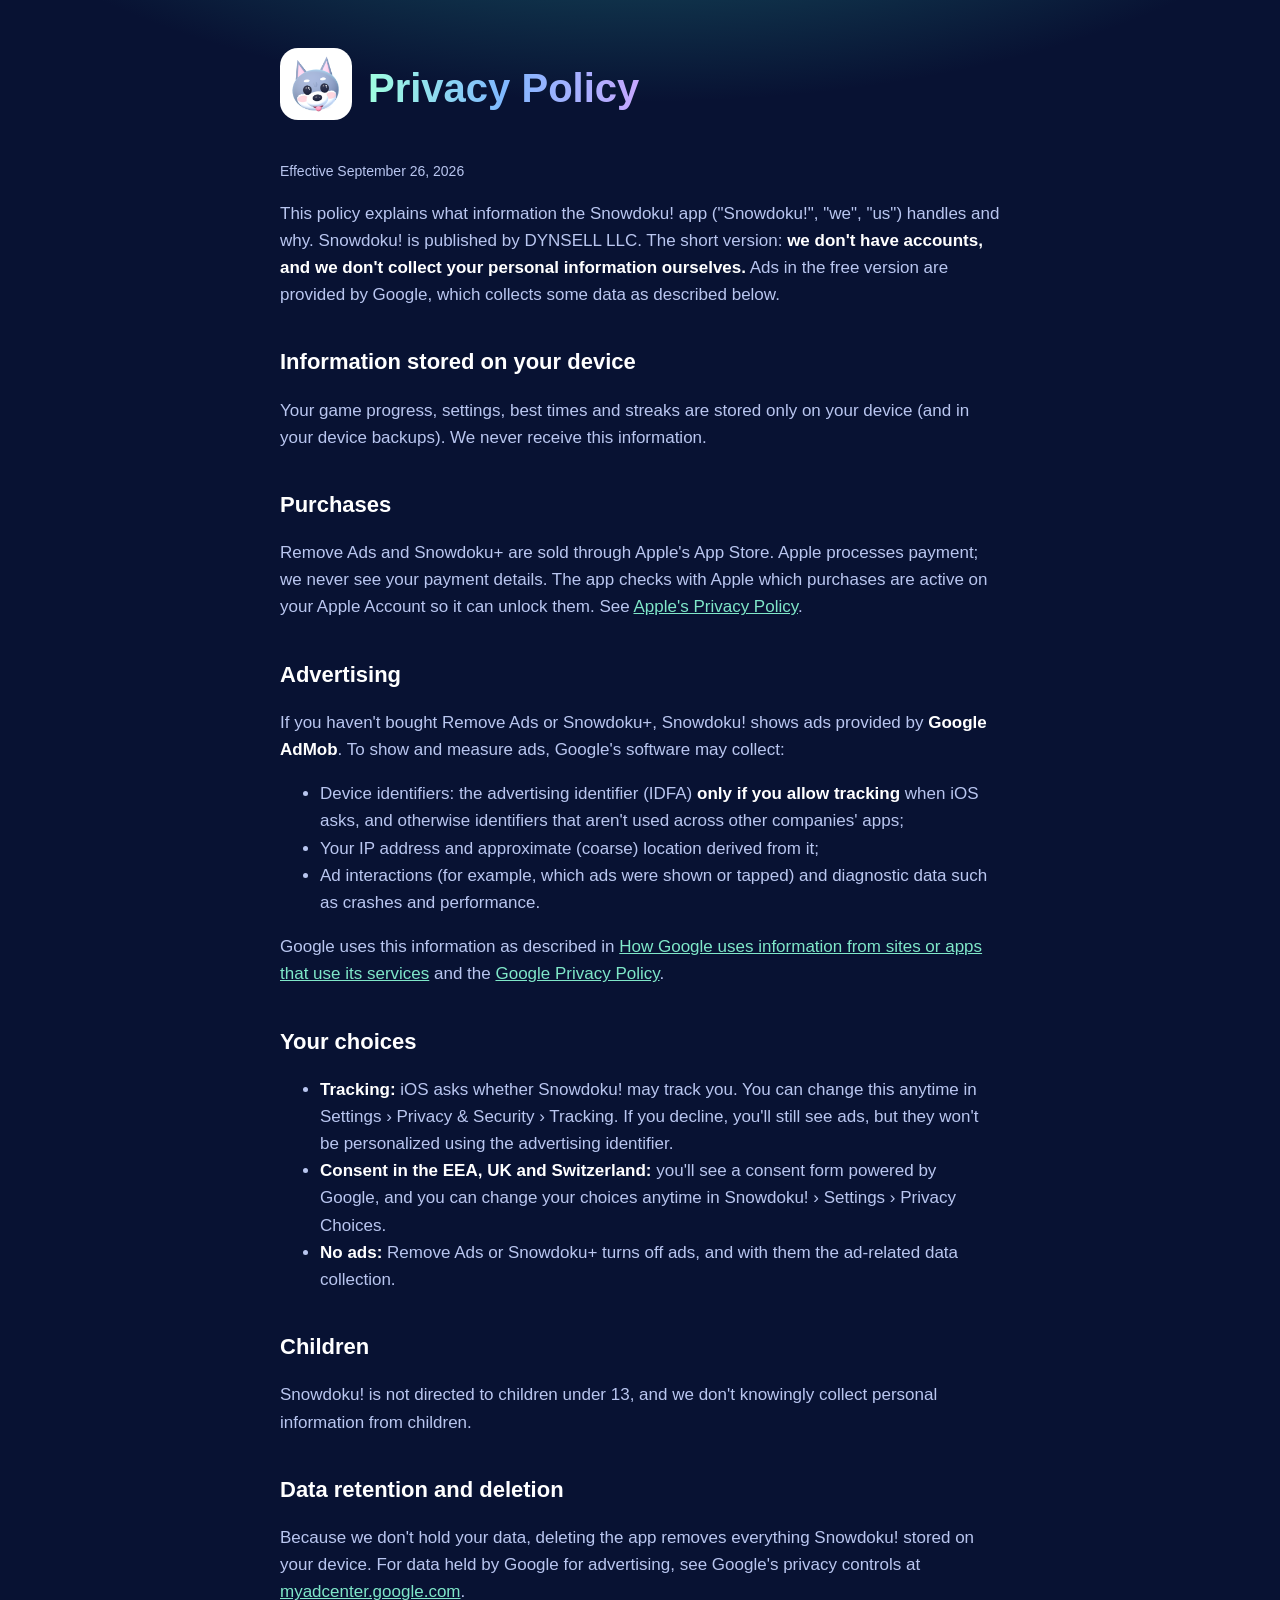
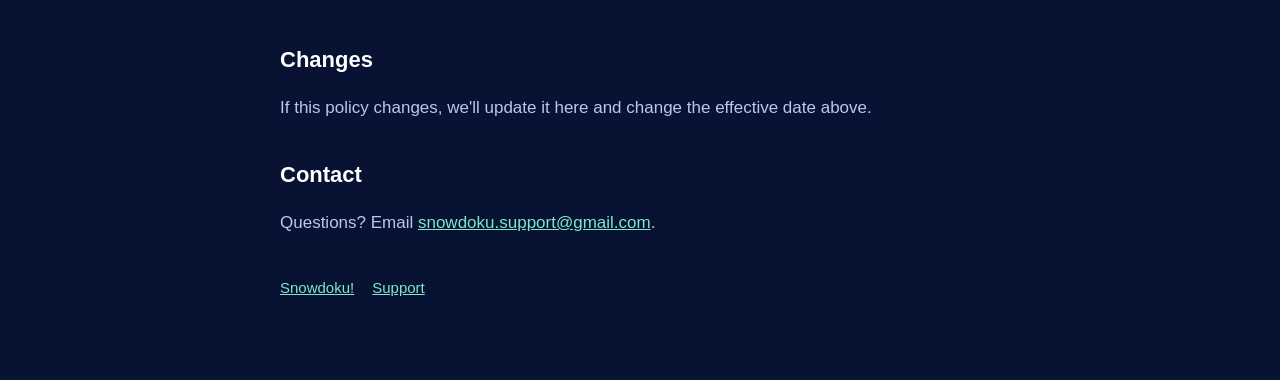
==== privacy.html @ 8fd39b5a "Add files via upload" ====
<!doctype html>
<html lang="en">
<head>
<meta charset="utf-8">
<meta name="viewport" content="width=device-width, initial-scale=1">
<title>Snowdoku! Privacy Policy</title>
<link rel="icon" href="icon.png">
<link rel="stylesheet" href="style.css">
</head>
<body>
<main>
  <header><a href="/"><img src="icon.png" alt="Snowdoku! home"></a><h1>Privacy Policy</h1></header>
  <p class="muted">Effective September 26, 2026</p>

  <p>This policy explains what information the Snowdoku! app ("Snowdoku!", "we", "us") handles and why.
  Snowdoku! is published by DYNSELL LLC. The short version: <strong>we don't have accounts, and we don't collect your
  personal information ourselves.</strong> Ads in the free version are provided by Google, which collects some data as described below.</p>

  <h2>Information stored on your device</h2>
  <p>Your game progress, settings, best times and streaks are stored only on your device (and in your device backups).
  We never receive this information.</p>

  <h2>Purchases</h2>
  <p>Remove Ads and Snowdoku+ are sold through Apple's App Store. Apple processes payment; we never see your payment details.
  The app checks with Apple which purchases are active on your Apple Account so it can unlock them.
  See <a href="https://www.apple.com/legal/privacy/">Apple's Privacy Policy</a>.</p>

  <h2>Advertising</h2>
  <p>If you haven't bought Remove Ads or Snowdoku+, Snowdoku! shows ads provided by <strong>Google AdMob</strong>.
  To show and measure ads, Google's software may collect:</p>
  <ul>
    <li>Device identifiers: the advertising identifier (IDFA) <strong>only if you allow tracking</strong> when iOS asks, and otherwise identifiers that aren't used across other companies' apps;</li>
    <li>Your IP address and approximate (coarse) location derived from it;</li>
    <li>Ad interactions (for example, which ads were shown or tapped) and diagnostic data such as crashes and performance.</li>
  </ul>
  <p>Google uses this information as described in
  <a href="https://policies.google.com/technologies/partner-sites">How Google uses information from sites or apps that use its services</a>
  and the <a href="https://policies.google.com/privacy">Google Privacy Policy</a>.</p>

  <h2>Your choices</h2>
  <ul>
    <li><strong>Tracking:</strong> iOS asks whether Snowdoku! may track you. You can change this anytime in
    Settings › Privacy &amp; Security › Tracking. If you decline, you'll still see ads, but they won't be personalized using the advertising identifier.</li>
    <li><strong>Consent in the EEA, UK and Switzerland:</strong> you'll see a consent form powered by Google, and you can change your choices
    anytime in Snowdoku! › Settings › Privacy Choices.</li>
    <li><strong>No ads:</strong> Remove Ads or Snowdoku+ turns off ads, and with them the ad-related data collection.</li>
  </ul>

  <h2>Children</h2>
  <p>Snowdoku! is not directed to children under 13, and we don't knowingly collect personal information from children.</p>

  <h2>Data retention and deletion</h2>
  <p>Because we don't hold your data, deleting the app removes everything Snowdoku! stored on your device.
  For data held by Google for advertising, see Google's privacy controls at <a href="https://myadcenter.google.com">myadcenter.google.com</a>.</p>

  <h2>Changes</h2>
  <p>If this policy changes, we'll update it here and change the effective date above.</p>

  <h2>Contact</h2>
  <p>Questions? Email <a href="mailto:snowdoku.support@gmail.com">snowdoku.support@gmail.com</a>.</p>

  <nav><a href="/">Snowdoku!</a><a href="support">Support</a></nav>
</main>
</body>
</html>
---- style.css ----
:root { --bg: #081233; --panel: #111d45; --text: #ffffff; --soft: #b9c6f0; --accent: #7fe7c9; --accent2: #7fb8ff; }
* { box-sizing: border-box; }
body { margin: 0; font: 17px/1.6 -apple-system, BlinkMacSystemFont, "SF Pro Rounded", "Segoe UI", Roboto, sans-serif;
       color: var(--text); background: radial-gradient(1200px 500px at 50% -10%, #1d6b73 0%, rgba(29,107,115,0) 60%), var(--bg); min-height: 100vh; }
main { max-width: 760px; margin: 0 auto; padding: 48px 20px 80px; }
header { display: flex; align-items: center; gap: 16px; margin-bottom: 32px; }
header img { width: 72px; height: 72px; border-radius: 18px; }
header a { color: inherit; text-decoration: none; }
h1 { font-size: 40px; line-height: 1.1; margin: 0; background: linear-gradient(90deg, #9fffe0, #7fb8ff, #c6a8ff); -webkit-background-clip: text; background-clip: text; color: transparent; }
h2 { font-size: 22px; margin: 36px 0 8px; }
p, li { color: var(--soft); }
strong { color: var(--text); }
a { color: var(--accent); }
.card { background: var(--panel); border: 1px solid rgba(255,255,255,.08); border-radius: 20px; padding: 20px 24px; margin: 16px 0; }
.muted { font-size: 14px; }
nav { display: flex; gap: 18px; flex-wrap: wrap; margin-top: 40px; font-size: 15px; }
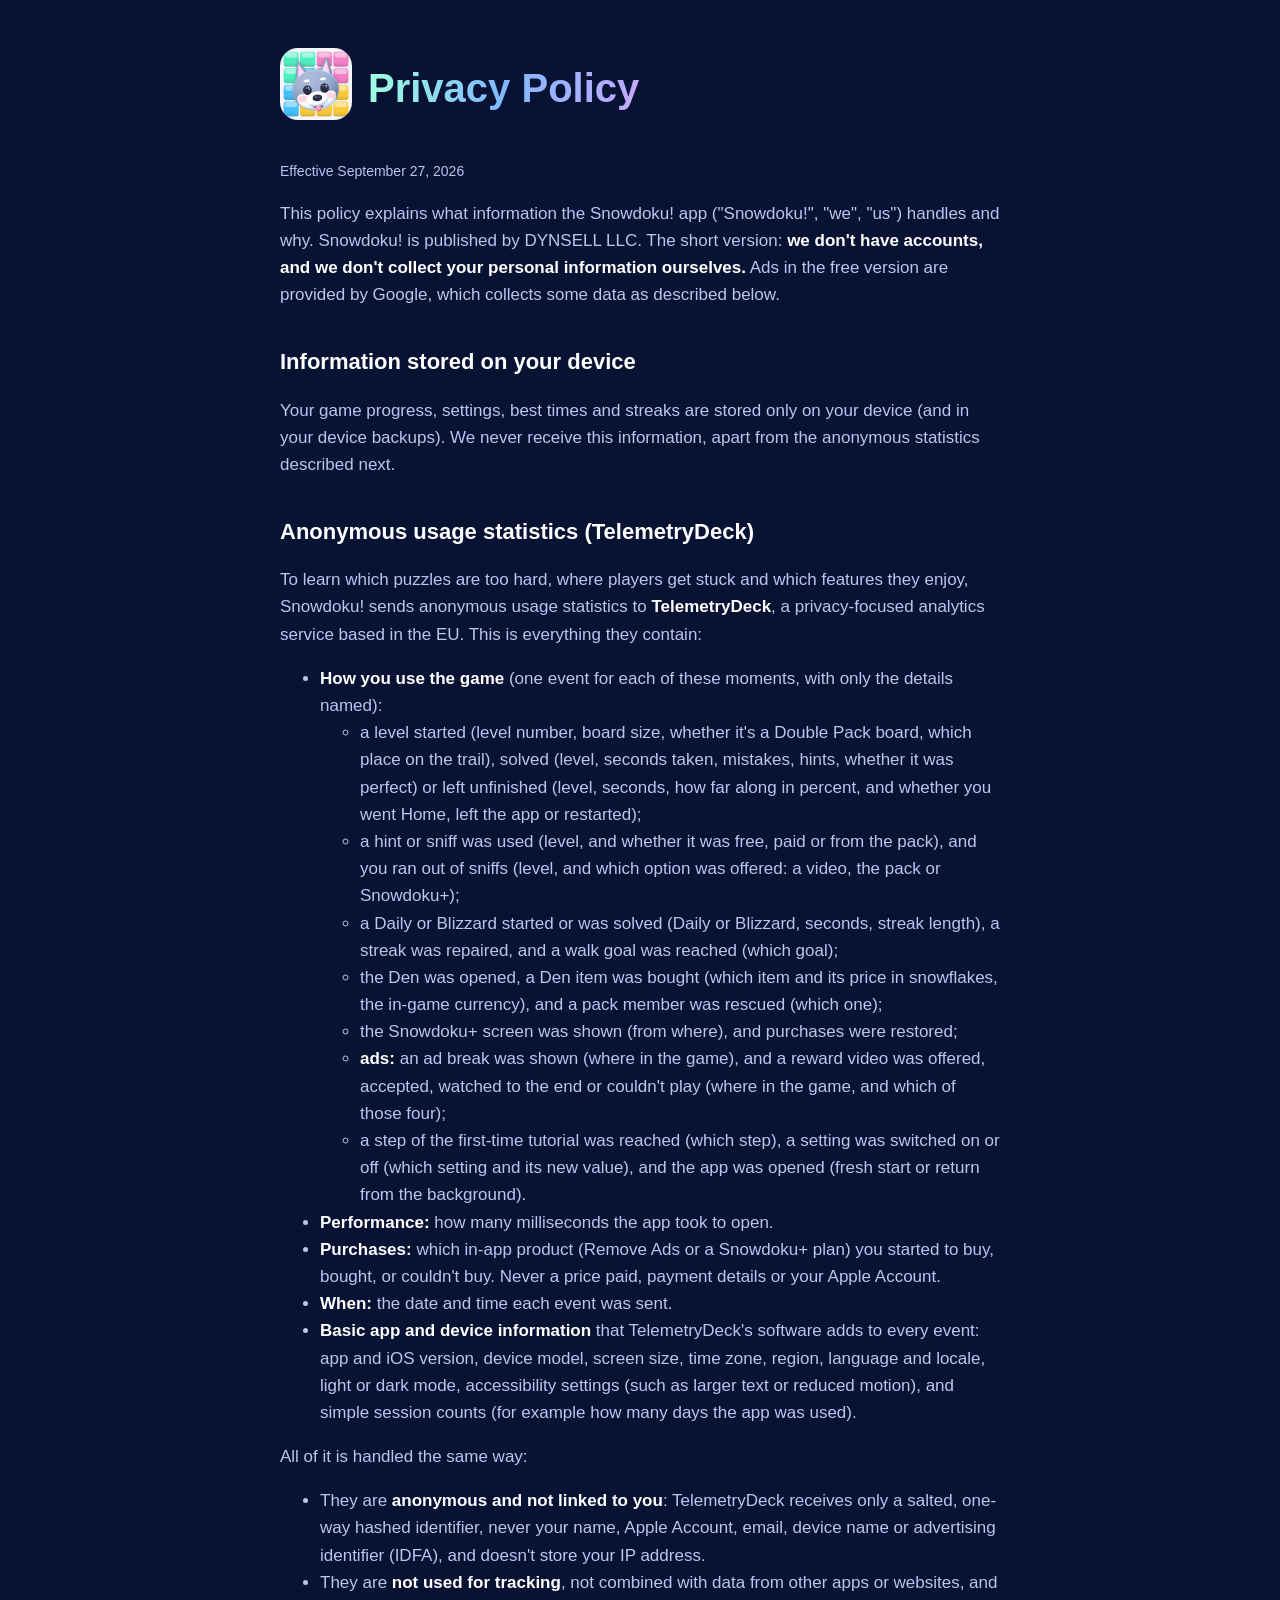
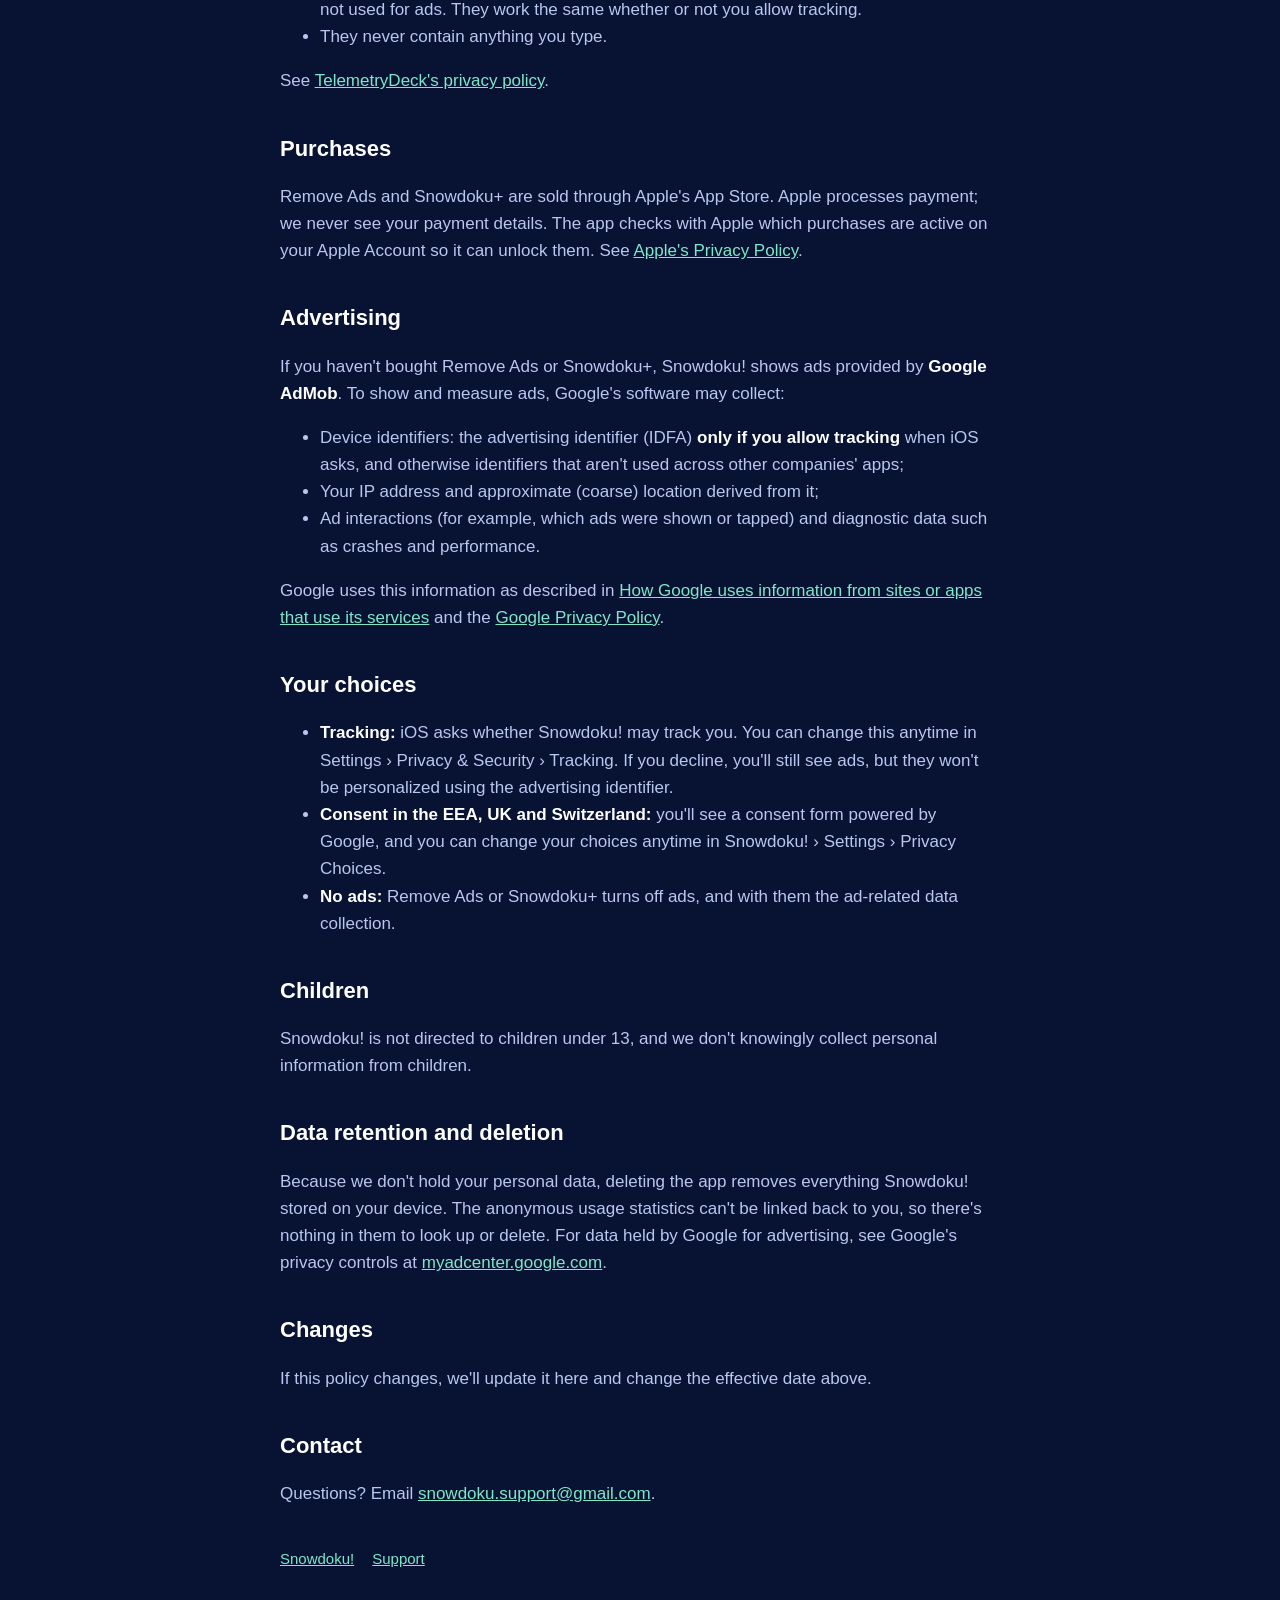
==== commit 9e6c82c8: "Snowdoku! website update" ====
--- a/privacy.html
+++ b/privacy.html
@@ -10,7 +10,7 @@
 <body>
 <main>
   <header><a href="/"><img src="icon.png" alt="Snowdoku! home"></a><h1>Privacy Policy</h1></header>
-  <p class="muted">Effective September 26, 2026</p>
+  <p class="muted">Effective September 27, 2026</p>
 
   <p>This policy explains what information the Snowdoku! app ("Snowdoku!", "we", "us") handles and why.
   Snowdoku! is published by DYNSELL LLC. The short version: <strong>we don't have accounts, and we don't collect your
@@ -18,7 +18,48 @@
 
   <h2>Information stored on your device</h2>
   <p>Your game progress, settings, best times and streaks are stored only on your device (and in your device backups).
-  We never receive this information.</p>
+  We never receive this information, apart from the anonymous statistics described next.</p>
+
+  <h2>Anonymous usage statistics (TelemetryDeck)</h2>
+  <p>To learn which puzzles are too hard, where players get stuck and which features they enjoy, Snowdoku! sends
+  anonymous usage statistics to <strong>TelemetryDeck</strong>, a privacy-focused analytics service based in the EU.
+  This is everything they contain:</p>
+  <ul>
+    <li><strong>How you use the game</strong> (one event for each of these moments, with only the details named):
+      <ul>
+        <li>a level started (level number, board size, whether it's a Double Pack board, which place on the trail),
+        solved (level, seconds taken, mistakes, hints, whether it was perfect) or left unfinished (level, seconds,
+        how far along in percent, and whether you went Home, left the app or restarted);</li>
+        <li>a hint or sniff was used (level, and whether it was free, paid or from the pack), and you ran out of sniffs
+        (level, and which option was offered: a video, the pack or Snowdoku+);</li>
+        <li>a Daily or Blizzard started or was solved (Daily or Blizzard, seconds, streak length), a streak was repaired,
+        and a walk goal was reached (which goal);</li>
+        <li>the Den was opened, a Den item was bought (which item and its price in snowflakes, the in-game currency), and a pack member
+        was rescued (which one);</li>
+        <li>the Snowdoku+ screen was shown (from where), and purchases were restored;</li>
+        <li><strong>ads:</strong> an ad break was shown (where in the game), and a reward video was offered, accepted,
+        watched to the end or couldn't play (where in the game, and which of those four);</li>
+        <li>a step of the first-time tutorial was reached (which step), a setting was switched on or off (which setting
+        and its new value), and the app was opened (fresh start or return from the background).</li>
+      </ul></li>
+    <li><strong>Performance:</strong> how many milliseconds the app took to open.</li>
+    <li><strong>Purchases:</strong> which in-app product (Remove Ads or a Snowdoku+ plan) you started to buy, bought,
+    or couldn't buy. Never a price paid, payment details or your Apple Account.</li>
+    <li><strong>When:</strong> the date and time each event was sent.</li>
+    <li><strong>Basic app and device information</strong> that TelemetryDeck's software adds to every event:
+    app and iOS version, device model, screen size, time zone, region, language and locale, light or dark mode,
+    accessibility settings (such as larger text or reduced motion), and simple session counts (for example how many
+    days the app was used).</li>
+  </ul>
+  <p>All of it is handled the same way:</p>
+  <ul>
+    <li>They are <strong>anonymous and not linked to you</strong>: TelemetryDeck receives only a salted, one-way hashed identifier, never your name,
+    Apple Account, email, device name or advertising identifier (IDFA), and doesn't store your IP address.</li>
+    <li>They are <strong>not used for tracking</strong>, not combined with data from other apps or websites, and not used for ads.
+    They work the same whether or not you allow tracking.</li>
+    <li>They never contain anything you type.</li>
+  </ul>
+  <p>See <a href="https://telemetrydeck.com/privacy/">TelemetryDeck's privacy policy</a>.</p>
 
   <h2>Purchases</h2>
   <p>Remove Ads and Snowdoku+ are sold through Apple's App Store. Apple processes payment; we never see your payment details.
@@ -50,7 +91,8 @@
   <p>Snowdoku! is not directed to children under 13, and we don't knowingly collect personal information from children.</p>
 
   <h2>Data retention and deletion</h2>
-  <p>Because we don't hold your data, deleting the app removes everything Snowdoku! stored on your device.
+  <p>Because we don't hold your personal data, deleting the app removes everything Snowdoku! stored on your device.
+  The anonymous usage statistics can't be linked back to you, so there's nothing in them to look up or delete.
   For data held by Google for advertising, see Google's privacy controls at <a href="https://myadcenter.google.com">myadcenter.google.com</a>.</p>
 
   <h2>Changes</h2>
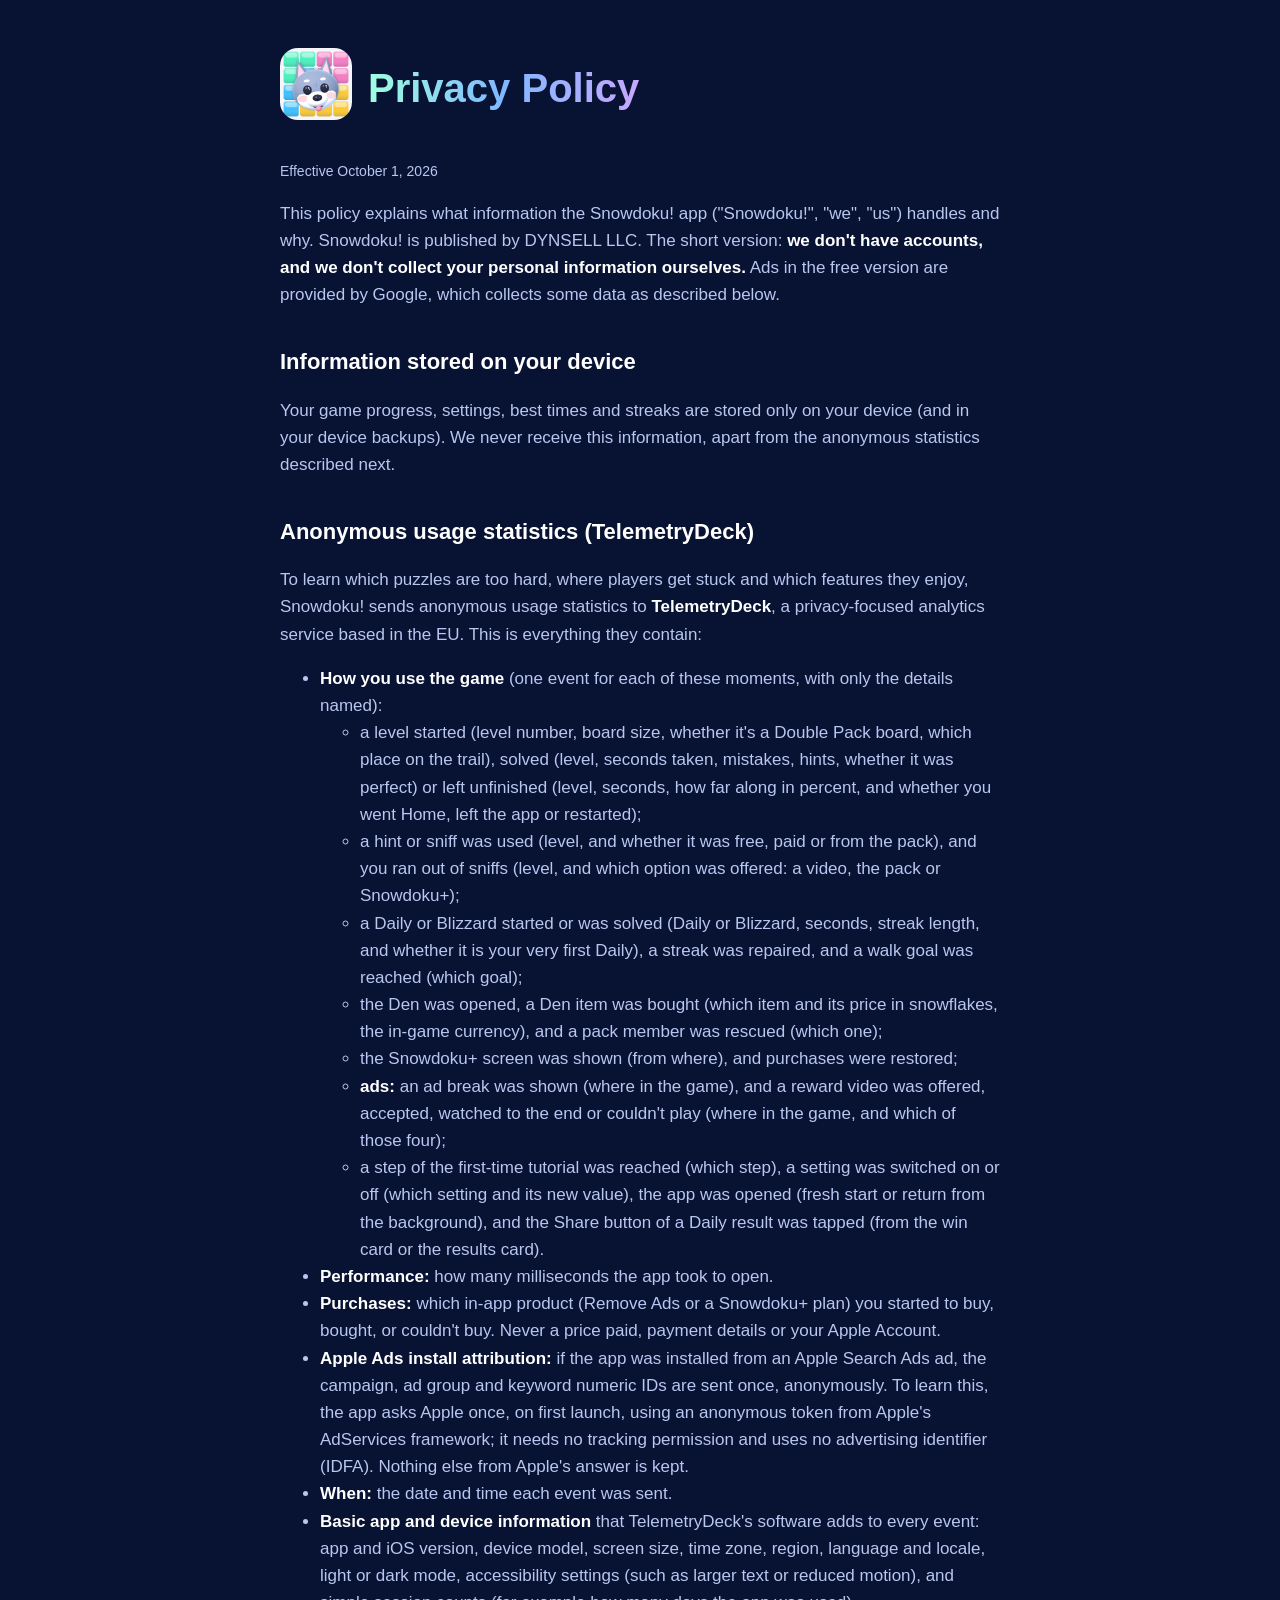
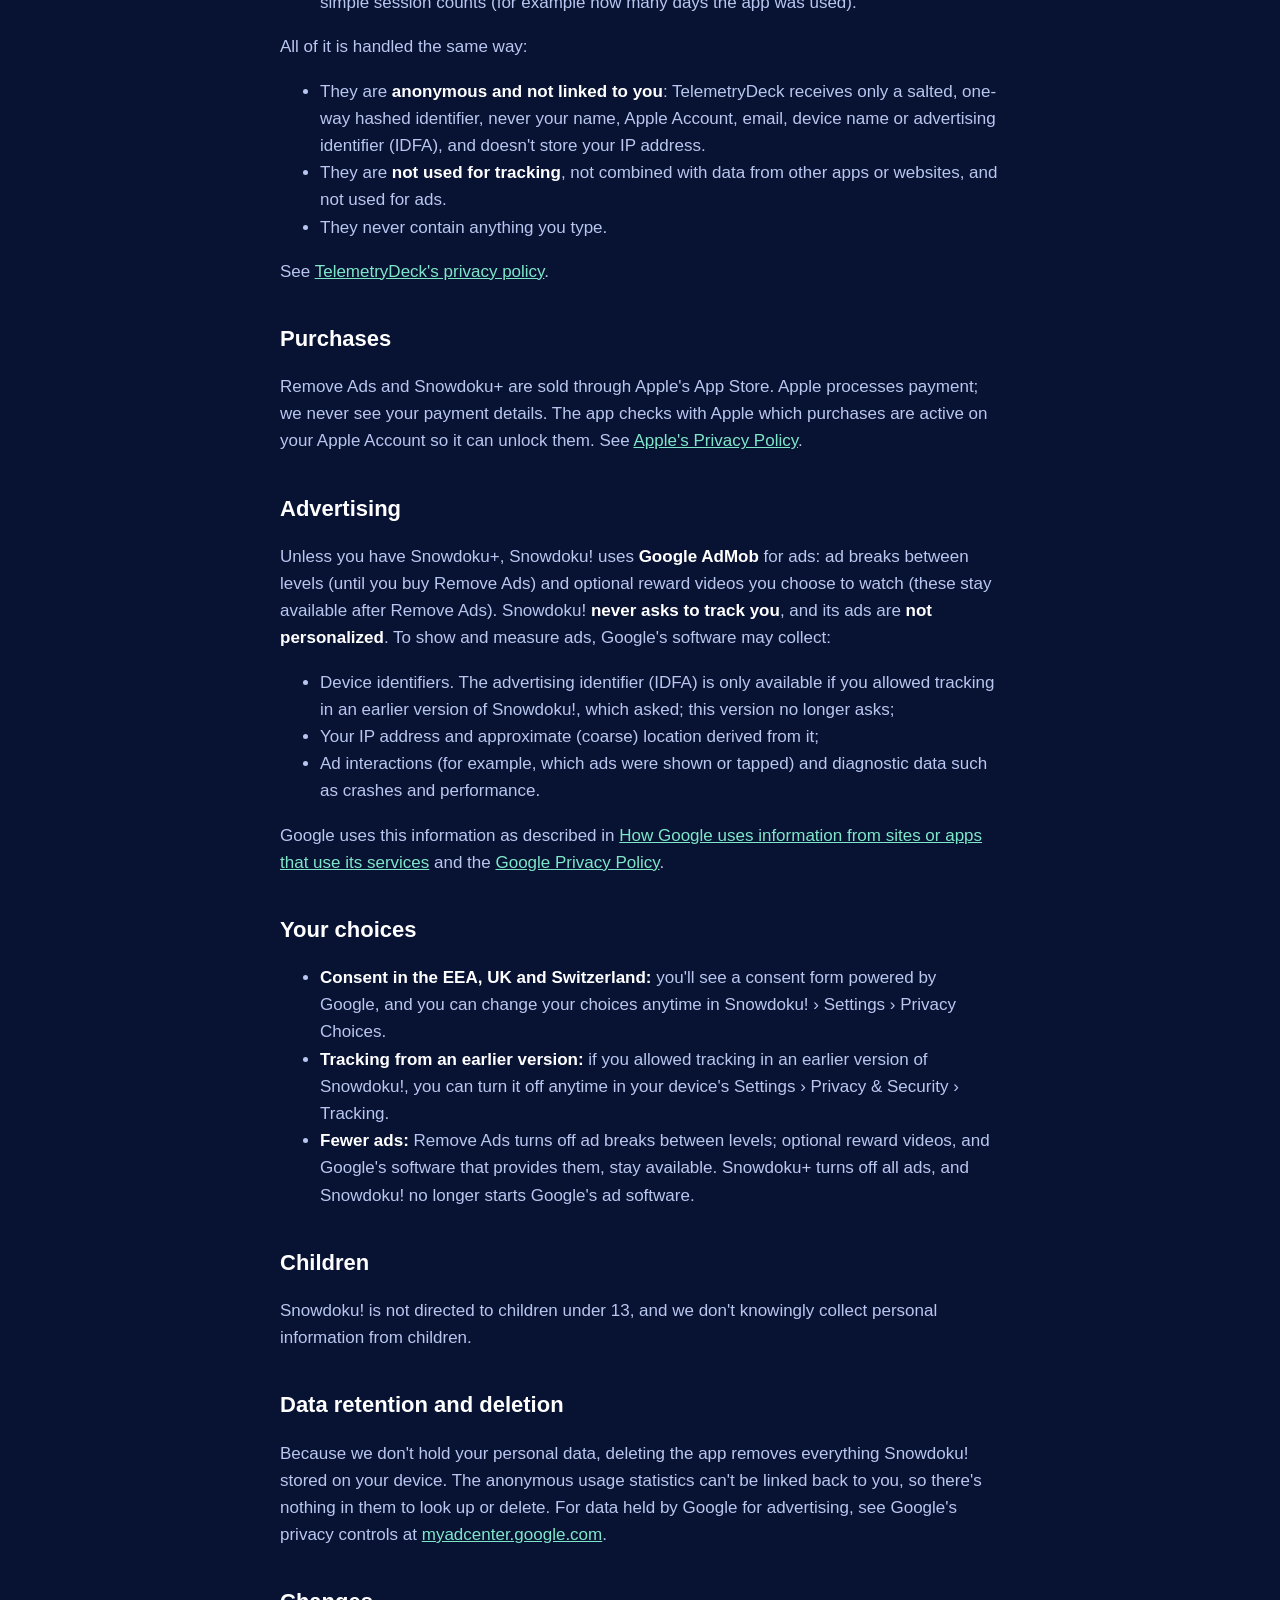
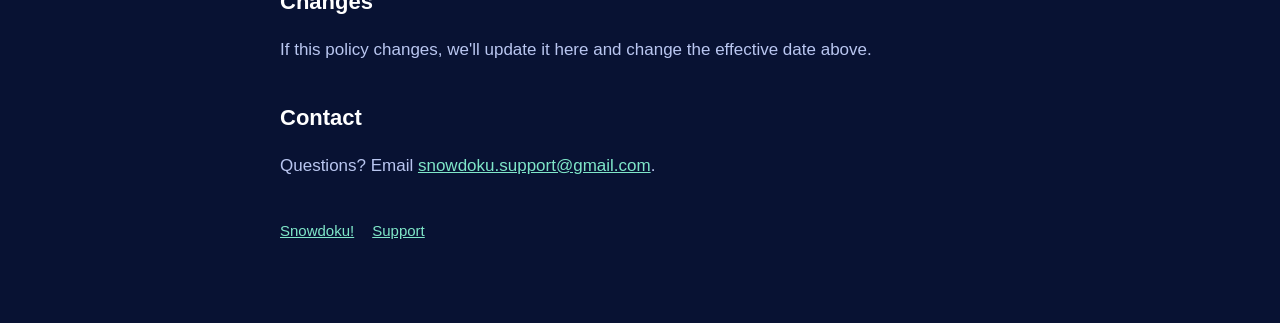
==== commit 8d3d6f39: "Snowdoku! website update" ====
--- a/privacy.html
+++ b/privacy.html
@@ -10,7 +10,7 @@
 <body>
 <main>
   <header><a href="/"><img src="icon.png" alt="Snowdoku! home"></a><h1>Privacy Policy</h1></header>
-  <p class="muted">Effective September 27, 2026</p>
+  <p class="muted">Effective October 1, 2026</p>
 
   <p>This policy explains what information the Snowdoku! app ("Snowdoku!", "we", "us") handles and why.
   Snowdoku! is published by DYNSELL LLC. The short version: <strong>we don't have accounts, and we don't collect your
@@ -32,7 +32,8 @@
         how far along in percent, and whether you went Home, left the app or restarted);</li>
         <li>a hint or sniff was used (level, and whether it was free, paid or from the pack), and you ran out of sniffs
         (level, and which option was offered: a video, the pack or Snowdoku+);</li>
-        <li>a Daily or Blizzard started or was solved (Daily or Blizzard, seconds, streak length), a streak was repaired,
+        <li>a Daily or Blizzard started or was solved (Daily or Blizzard, seconds, streak length, and whether it is your
+        very first Daily), a streak was repaired,
         and a walk goal was reached (which goal);</li>
         <li>the Den was opened, a Den item was bought (which item and its price in snowflakes, the in-game currency), and a pack member
         was rescued (which one);</li>
@@ -40,11 +41,16 @@
         <li><strong>ads:</strong> an ad break was shown (where in the game), and a reward video was offered, accepted,
         watched to the end or couldn't play (where in the game, and which of those four);</li>
         <li>a step of the first-time tutorial was reached (which step), a setting was switched on or off (which setting
-        and its new value), and the app was opened (fresh start or return from the background).</li>
+        and its new value), the app was opened (fresh start or return from the background),
+        and the Share button of a Daily result was tapped (from the win card or the results card).</li>
       </ul></li>
     <li><strong>Performance:</strong> how many milliseconds the app took to open.</li>
     <li><strong>Purchases:</strong> which in-app product (Remove Ads or a Snowdoku+ plan) you started to buy, bought,
     or couldn't buy. Never a price paid, payment details or your Apple Account.</li>
+    <li><strong>Apple Ads install attribution:</strong> if the app was installed from an Apple Search Ads ad, the
+    campaign, ad group and keyword numeric IDs are sent once, anonymously. To learn this, the app asks Apple once, on
+    first launch, using an anonymous token from Apple's AdServices framework; it needs no tracking permission and uses
+    no advertising identifier (IDFA). Nothing else from Apple's answer is kept.</li>
     <li><strong>When:</strong> the date and time each event was sent.</li>
     <li><strong>Basic app and device information</strong> that TelemetryDeck's software adds to every event:
     app and iOS version, device model, screen size, time zone, region, language and locale, light or dark mode,
@@ -55,8 +61,7 @@
   <ul>
     <li>They are <strong>anonymous and not linked to you</strong>: TelemetryDeck receives only a salted, one-way hashed identifier, never your name,
     Apple Account, email, device name or advertising identifier (IDFA), and doesn't store your IP address.</li>
-    <li>They are <strong>not used for tracking</strong>, not combined with data from other apps or websites, and not used for ads.
-    They work the same whether or not you allow tracking.</li>
+    <li>They are <strong>not used for tracking</strong>, not combined with data from other apps or websites, and not used for ads.</li>
     <li>They never contain anything you type.</li>
   </ul>
   <p>See <a href="https://telemetrydeck.com/privacy/">TelemetryDeck's privacy policy</a>.</p>
@@ -67,10 +72,13 @@
   See <a href="https://www.apple.com/legal/privacy/">Apple's Privacy Policy</a>.</p>
 
   <h2>Advertising</h2>
-  <p>If you haven't bought Remove Ads or Snowdoku+, Snowdoku! shows ads provided by <strong>Google AdMob</strong>.
+  <p>Unless you have Snowdoku+, Snowdoku! uses <strong>Google AdMob</strong> for ads: ad breaks between levels
+  (until you buy Remove Ads) and optional reward videos you choose to watch (these stay available after Remove Ads).
+  Snowdoku! <strong>never asks to track you</strong>, and its ads are <strong>not personalized</strong>.
   To show and measure ads, Google's software may collect:</p>
   <ul>
-    <li>Device identifiers: the advertising identifier (IDFA) <strong>only if you allow tracking</strong> when iOS asks, and otherwise identifiers that aren't used across other companies' apps;</li>
+    <li>Device identifiers. The advertising identifier (IDFA) is only available if you allowed tracking in an earlier
+    version of Snowdoku!, which asked; this version no longer asks;</li>
     <li>Your IP address and approximate (coarse) location derived from it;</li>
     <li>Ad interactions (for example, which ads were shown or tapped) and diagnostic data such as crashes and performance.</li>
   </ul>
@@ -80,11 +88,12 @@
 
   <h2>Your choices</h2>
   <ul>
-    <li><strong>Tracking:</strong> iOS asks whether Snowdoku! may track you. You can change this anytime in
-    Settings › Privacy &amp; Security › Tracking. If you decline, you'll still see ads, but they won't be personalized using the advertising identifier.</li>
     <li><strong>Consent in the EEA, UK and Switzerland:</strong> you'll see a consent form powered by Google, and you can change your choices
     anytime in Snowdoku! › Settings › Privacy Choices.</li>
-    <li><strong>No ads:</strong> Remove Ads or Snowdoku+ turns off ads, and with them the ad-related data collection.</li>
+    <li><strong>Tracking from an earlier version:</strong> if you allowed tracking in an earlier version of Snowdoku!, you can
+    turn it off anytime in your device's Settings › Privacy &amp; Security › Tracking.</li>
+    <li><strong>Fewer ads:</strong> Remove Ads turns off ad breaks between levels; optional reward videos, and Google's software
+    that provides them, stay available. Snowdoku+ turns off all ads, and Snowdoku! no longer starts Google's ad software.</li>
   </ul>
 
   <h2>Children</h2>
